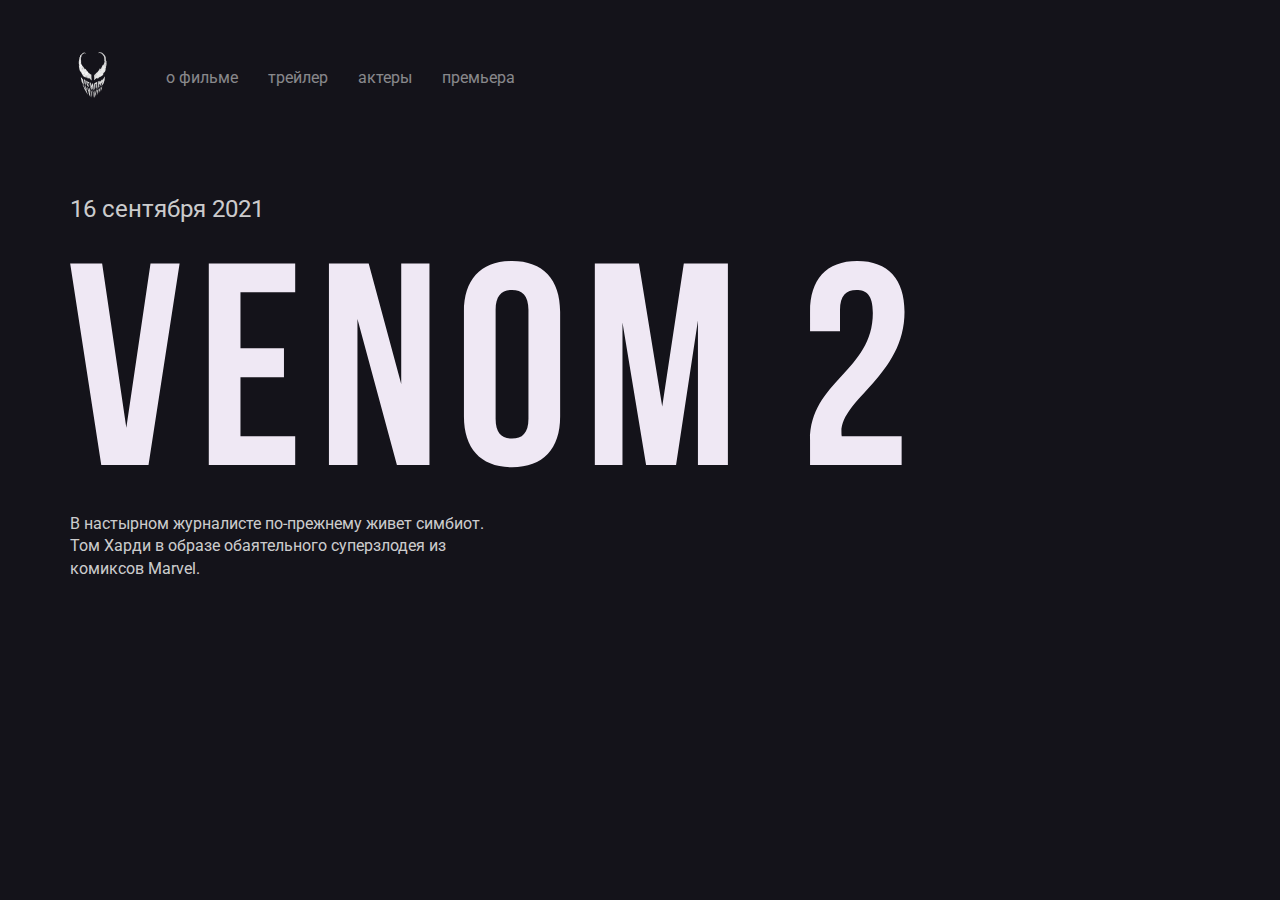
==== index.html @ 8e1caa7f "Add files via upload" ====
<!DOCTYPE html>
<html lang="ru">
<head>
  <meta charset="UTF-8">
  <meta http-equiv="X-UA-Compatible" content="IE=edge">
  <meta name="viewport" content="width=device-width, initial-scale=1.0">
  <link rel="preconnect" href="https://fonts.gstatic.com">
  <link href="https://fonts.googleapis.com/css2?family=Roboto:wght@400;700&display=swap" rel="stylesheet">  
  <link rel="stylesheet" href="css/normalize.css" />
  <link rel="stylesheet" href="css/style.css" />
  <title>Venom 2 - сайт о фильме</title>
</head>
<body>
  <div class="container">
    <header class="header">
      <a href="/" class="logo-link">
        <img width="46" height="71" src="img/logo.png" alt="logo: venom" class="logo-image">
      </a>
      <nav class="nav">
        <ul class="nav-menu">
          <li class="nav-menu-item">
            <a href="about.html" class="nav-menu-link">о фильме</a>
          </li>
          <li class="nav-menu-item">
            <a href="trailer.html" class="nav-menu-link">трейлер</a>
          </li>
          <li class="nav-menu-item">
            <a href="actors.html" class="nav-menu-link">актеры</a>
          </li>
          <li class="nav-menu-item">
            <a href="premier.html" class="nav-menu-link">премьера</a>
          </li>
        </ul>
      </nav>
    </header>
    <div class="film">
      <div class="film-text">
        <span class="film-date">16 сентября 2021</span>
        <img src="img/venom-2.svg" alt="logo: venom-2" class="film-logo">
        <p class="film-description">В настырном журналисте по-прежнему живет симбиот. Том Харди в образе обаятельного суперзлодея из комиксов Marvel.</p>
      </div>
      <!-- /.film-text -->
    </div>
    <!-- /.film -->
  </div>
  <!-- /.container -->
</body>
</html>
---- css/style.css ----
body{
  background-color: #14131A;
  color: white;
  font-family: 'Roboto', sans-serif;
}

.container{
  max-width: 1140px;
  margin: auto;
}

.header{
  display: flex;
  align-items: center;
  padding-top: 40px;
  margin-bottom: 80px;
}

.logo-link{
  display: inline-block;
  margin-right: 50px;
}

.nav-menu{
  margin: 0;
  padding: 0;
  list-style: none;
  display: flex;
}

.nav-menu-item{
  margin-right: 30px;
}

.nav-menu-link{
  text-decoration: none;
  color: rgba(255, 255, 255, 0.5);
}

.film-date{
  display: block;
  font-size: 24px;
  line-height: 28px;
  color: rgba(255, 255, 255, 0.8);
  margin-bottom: 38px;
}

.film-description{
  margin-top: 40px;
  max-width: 423px;
  font-size: 16px;
  line-height: 140%;
  color: rgba(255, 255, 255, 0.8);
}
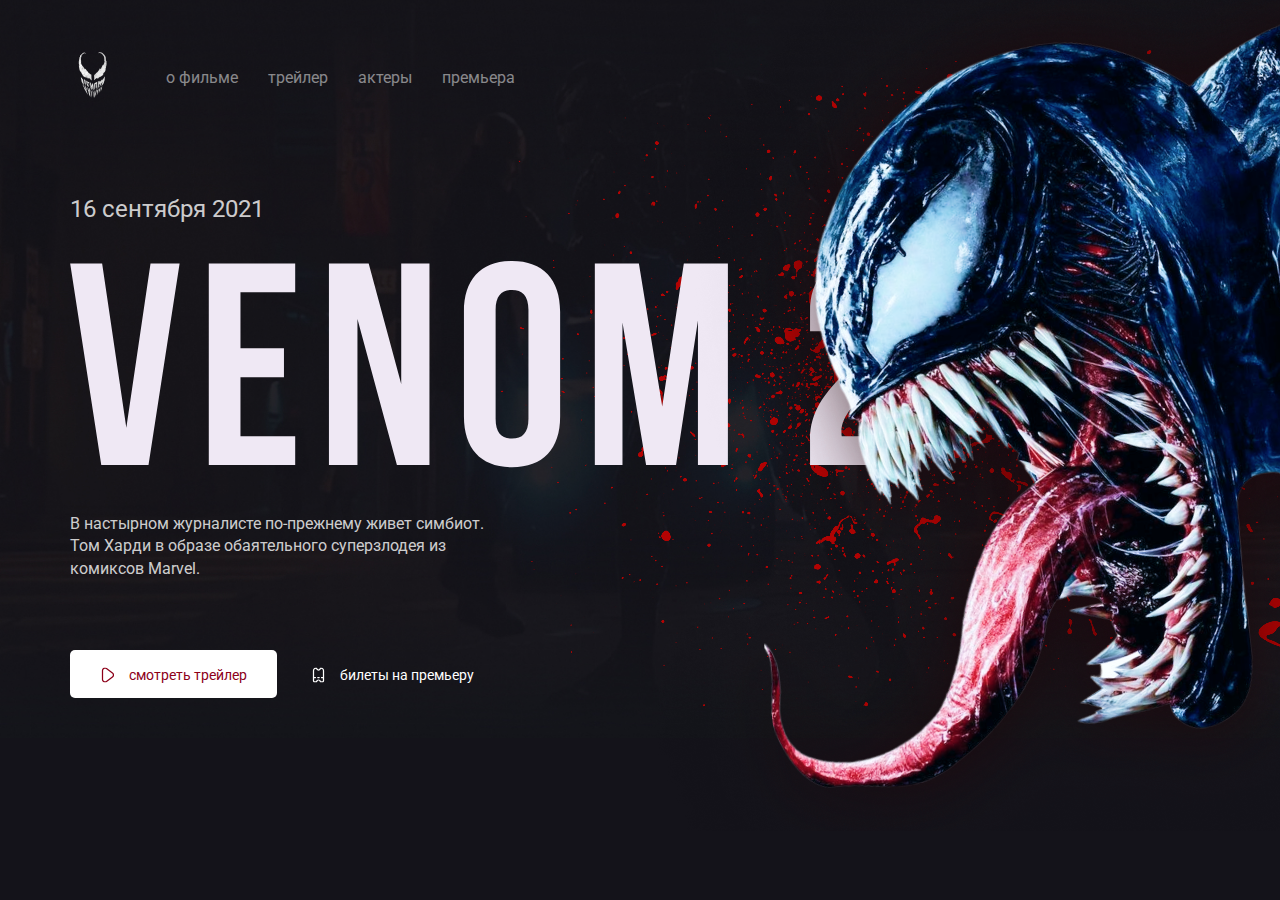
==== commit 3e5e4efd: "Сверстали главную страницу" ====
--- a/index.html
+++ b/index.html
@@ -10,7 +10,7 @@
   <link rel="stylesheet" href="css/style.css" />
   <title>Venom 2 - сайт о фильме</title>
 </head>
-<body>
+<body class="blood"> 
   <div class="container">
     <header class="header">
       <a href="/" class="logo-link">
@@ -40,9 +40,21 @@
         <p class="film-description">В настырном журналисте по-прежнему живет симбиот. Том Харди в образе обаятельного суперзлодея из комиксов Marvel.</p>
       </div>
       <!-- /.film-text -->
+      <div class="button-group">
+        <button class="button button-primary">
+          <img width="15" src="img/play.svg" alt="icon: play" class="button-icon">
+          <span class="button-text">смотреть трейлер</span>
+        </button>
+        <a href="trailer.html" class="button button-link">
+          <img width="15" src="img/ticket.svg" alt="icon: ticket" class="button-icon">
+          <span class="button-text">билеты на премьеру</span>
+        </a>  
+      </div>
+      <!-- /.button-grup -->
     </div>
     <!-- /.film -->
   </div>
   <!-- /.container -->
+  <img src="img/venom.png" alt="photo: venom" class="venom">
 </body>
 </html>--- a/css/style.css
+++ b/css/style.css
@@ -1,5 +1,4 @@
 body{
-  background-color: #14131A;
   color: white;
   font-family: 'Roboto', sans-serif;
 }
@@ -51,4 +50,47 @@
   font-size: 16px;
   line-height: 140%;
   color: rgba(255, 255, 255, 0.8);
+}
+
+.button{
+  padding: 15px 30px;
+  border: none;
+  border-radius: 5px;
+  text-decoration: none;
+  cursor: pointer;
+}
+
+.button-text, .button-icon{
+  display: inline-block;
+  vertical-align: middle;
+}
+
+.button-text{
+  font-size: 14px;
+  line-height: 16px;
+  margin-left: 10px;
+}
+
+.button-primary{
+  color: #8D0019;
+  background-color: #fff;
+}
+
+.button-link{
+  color: #FFFFFF;
+}
+
+.button-group{
+  margin-top: 70px;
+}
+
+.venom{
+  position: absolute;
+  top: 0;
+  right: 0;
+}
+
+.blood{
+  background: url("../img/blood.png") no-repeat top right, #14131a url("../img/backgraund.jpg") no-repeat center center / 100%;
+  
 }